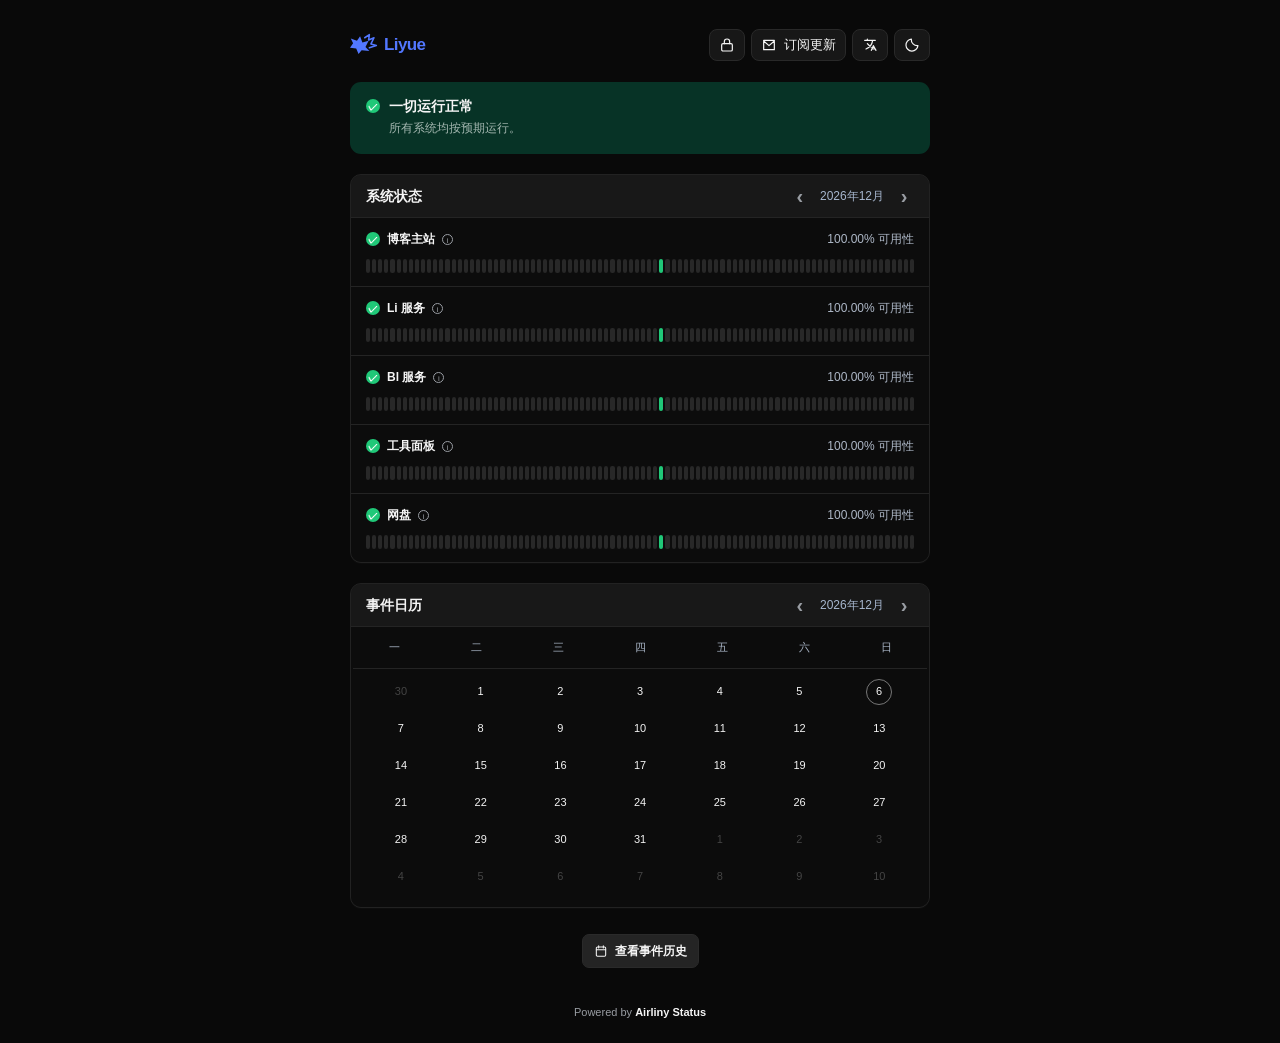
==== index.html @ 36cfb95e "init: status page with public and encrypted private monitors" ====
<!doctype html>
<html lang="zh-CN" data-theme="dark"><head><meta charset="utf-8"><meta name="viewport" content="width=device-width,initial-scale=1"><meta name="theme-color" content="#090909" id="theme-color"><meta name="description" content="Liyue 服务状态"><title>Liyue Status</title><link rel="stylesheet" href="./assets/style.css?v=20261026-4"></head>
<body><main class="page"><header class="topbar"><a class="brand" href="./" aria-label="Liyue Status"><svg class="brand-logo" viewBox="0 0 40 30" aria-hidden="true"><path d="M4 12 1 6l8 3 4-6 3 8 8-2-4 8 5 5-10-1-4 5-3-7-8-1 4-6Z" fill="currentColor"/><path d="M19 5 25 1l-1 7 7-3-4 8 7 2-9 3" fill="none" stroke="currentColor" stroke-width="2" stroke-linecap="round" stroke-linejoin="round"/></svg><span>Liyue</span></a><div class="actions"><a class="icon-btn" href="./private.html" title="私有站点" aria-label="私有站点"><svg viewBox="0 0 24 24" aria-hidden="true"><rect x="4" y="10" width="16" height="11" rx="2"/><path d="M8 10V7a4 4 0 0 1 8 0v3"/></svg></a><button id="subscribe" type="button" title="订阅更新"><svg viewBox="0 0 24 24" aria-hidden="true"><path d="M4 5h16v14H4zM4 6l8 7 8-7" /></svg><span data-i18n="subscribe">订阅更新</span></button><button id="lang" type="button" aria-label="切换语言" title="切换语言"><svg viewBox="0 0 24 24" aria-hidden="true"><circle cx="12" cy="12" r="9"/><path d="M3 12h18M12 3a15 15 0 0 1 0 18M12 3a15 15 0 0 0 0 18"/></svg></button><button id="theme" type="button" aria-label="切换主题" title="切换主题"><svg id="theme-icon" viewBox="0 0 24 24" aria-hidden="true"><path d="M20.9 13A9 9 0 0 1 11 3.1 9 9 0 1 0 20.9 13Z"/></svg></button></div></header>
<div id="subscribe-modal" class="modal" hidden><div class="modal-backdrop" data-close-subscribe></div><section class="modal-card" role="dialog" aria-modal="true" aria-labelledby="subscribe-heading"><button id="subscribe-close" class="modal-close" type="button" aria-label="Close">×</button><h2 id="subscribe-heading">订阅状态更新</h2><p id="subscribe-description">网站发生故障或恢复时，通过邮件通知你。</p><form id="subscribe-form"><label for="subscribe-email" id="subscribe-email-label">邮箱地址</label><input id="subscribe-email" type="email" autocomplete="email" required maxlength="254" placeholder="you@example.com"><button id="subscribe-submit" class="subscribe-submit" type="submit">发送验证邮件</button><p class="modal-note" id="subscribe-note">我们会先发送验证邮件。确认后才会订阅，你可以随时退订。</p><p id="subscribe-result" class="subscribe-result" role="status" aria-live="polite"></p></form></section></div>
<section id="banner" class="banner"><div id="banner-icon" class="banner-icon">✓</div><div><h1 id="overall">正在读取状态…</h1><p id="summary">读取最近一次真实监控结果</p></div></section>
<section class="panel system-panel"><div class="panel-heading"><h2 data-i18n="systems">系统状态</h2><div class="month-nav"><button id="uptime-prev" aria-label="上个月">‹</button><span id="uptime-month"></span><button id="uptime-next" aria-label="下个月">›</button></div></div><div id="monitors" class="monitor-list"></div></section>
<section class="panel calendar-panel"><div class="panel-heading"><h2 data-i18n="calendar">事件日历</h2><div class="month-nav"><button id="calendar-prev" aria-label="上个月">‹</button><span id="calendar-month"></span><button id="calendar-next" aria-label="下个月">›</button></div></div><div class="calendar-wrap"><div class="weekdays" id="weekdays"></div><div id="calendar" class="calendar"></div></div><div id="day-detail" class="day-detail" hidden></div></section>
<div class="history-link-wrap"><button id="history-link" class="history-link"><svg viewBox="0 0 24 24" aria-hidden="true"><rect x="4" y="5" width="16" height="16" rx="2"/><path d="M8 3v4m8-4v4M4 10h16"/></svg><span data-i18n="historyButton">查看事件历史</span></button></div>
<section id="event-history" class="panel event-history" hidden><div class="panel-heading"><h2 data-i18n="incidents">历史事件</h2></div><div id="events"></div></section><footer>Powered by <a href="https://github.com/Airliny/airliny-status" target="_blank" rel="noreferrer">Airliny Status</a></footer></main><script src="./assets/app.js?v=20261026-3" defer></script></body></html>
---- assets/style.css ----
:root{color-scheme:dark;--bg:#090909;--panel:#181818;--panel-inner:#0c0c0c;--ink:#f5f5f5;--muted:#999da3;--line:#242424;--green:#20c878;--green-bg:#073326;--yellow:#f3c400;--orange:#ff8500;--red:#ff3939;--graybar:#282828;--button:#171717}html[data-theme="light"]{color-scheme:light;--bg:#f7f7f8;--panel:#fff;--panel-inner:#fff;--ink:#202124;--muted:#73777e;--line:#e7e7e9;--green:#139e61;--green-bg:#e4f7ed;--yellow:#d9ad00;--orange:#e87900;--red:#df3434;--graybar:#e1e1e3;--button:#f4f4f5}*{box-sizing:border-box}html,body{margin:0;min-height:100%;background:var(--bg);color:var(--ink)}body{font-family:Inter,-apple-system,BlinkMacSystemFont,"Segoe UI",Roboto,"Noto Sans SC",Arial,sans-serif;font-size:13px;line-height:1.5;transition:background .15s,color .15s}.page{width:min(580px,calc(100% - 28px));margin:26px auto 20px}.topbar{display:flex;align-items:center;justify-content:space-between;height:38px;margin-bottom:18px}.brand{display:flex;align-items:center;gap:3px;color:#5277ff;text-decoration:none;font-size:17px;font-weight:750;letter-spacing:-.6px}.brand-logo{width:31px;height:27px;fill:currentColor}.actions{display:flex;gap:6px}.actions button,.month-nav button{height:32px;min-width:32px;display:flex;align-items:center;justify-content:center;gap:7px;border:1px solid #292929;background:var(--button);color:var(--ink);border-radius:8px;padding:0 9px;cursor:pointer;font:inherit;font-weight:550}.actions button:hover,.month-nav button:hover,.history-link:hover{filter:brightness(1.2);border-color:#4b4b4b}.actions svg,.history-link svg{width:16px;height:16px;fill:none;stroke:currentColor;stroke-width:1.8;stroke-linecap:round;stroke-linejoin:round}.banner{display:flex;align-items:flex-start;gap:9px;background:var(--green-bg);border-radius:11px;padding:14px 16px;margin-bottom:20px;min-height:72px}.banner-icon{flex:none;display:grid;place-items:center;width:14px;height:14px;border-radius:50%;background:var(--green);color:#fff;font-size:10px;font-weight:800;margin-top:3px}.banner h1{font-size:14px;font-weight:700;margin:0 0 2px}.banner p{color:#a5b8b1;margin:0;font-size:12px}.banner.down{background:#351719}.banner.down .banner-icon{background:var(--red)}.banner.unknown{background:var(--panel)}.banner.unknown .banner-icon{background:#777}.panel{border:1px solid #222;border-radius:11px;overflow:hidden;background:var(--panel);margin-bottom:20px;box-shadow:0 1px 0 rgba(255,255,255,.015)}html[data-theme="light"] .panel{border-color:var(--line)}.panel-heading{height:43px;display:flex;align-items:center;justify-content:space-between;padding:0 15px;background:var(--panel);border-bottom:1px solid var(--line)}.panel-heading h2{font-size:14px;font-weight:700;margin:0}.month-nav{display:flex;align-items:center;gap:10px;color:#a6b6ce;font-size:12px}.month-nav button{height:26px;min-width:20px;padding:0;border:0;background:transparent;color:var(--muted);font-size:20px;line-height:1}.monitor-list{background:var(--panel-inner)}.monitor{padding:12px 15px 13px;border-bottom:1px solid var(--line)}.monitor:last-child{border-bottom:0}.monitor-head{display:flex;align-items:center;gap:7px;min-width:0}.status-check{display:grid;place-items:center;flex:none;width:14px;height:14px;border-radius:50%;background:var(--green);color:#fff;font-size:10px;font-weight:800}.status-check.down{background:var(--red)}.monitor-name{font-size:12px;font-weight:650;min-width:0;overflow-wrap:anywhere}.info{display:inline-grid;place-items:center;border:1px solid var(--muted);color:var(--muted);border-radius:50%;width:11px;height:11px;font-size:8px;flex:none}.uptime{margin-left:auto;white-space:nowrap;color:#aeb8c7;font-size:12px}.bars{display:grid;grid-template-columns:repeat(90,minmax(0,1fr));gap:2px;margin-top:11px}.bar{height:14px;border-radius:2px;background:var(--graybar);min-width:0}.bar.up{background:var(--green)}.bar.partial{background:var(--yellow)}.bar.down{background:var(--red)}.bar.mixed{background:var(--orange)}.bar.future{opacity:.38}.calendar-wrap{padding:0 2px 4px;background:var(--panel-inner)}.weekdays,.calendar{display:grid;grid-template-columns:repeat(7,minmax(0,1fr));text-align:center}.weekdays{height:42px;align-items:center;border-bottom:1px solid var(--line);color:#a9b5c6;font-size:11px}.calendar{padding:4px 8px 8px;grid-auto-rows:37px;align-items:center}.cal-day{justify-self:center;display:grid;place-items:center;width:26px;height:26px;border-radius:50%;border:1px solid transparent;background:transparent;color:var(--ink);font:inherit;font-size:11px;cursor:pointer}.cal-day:hover{background:var(--button);border-color:var(--muted)}.cal-day.other{color:#444}.cal-day.event-yellow{border-color:var(--yellow);border-width:2px}.cal-day.event-orange{border-color:var(--orange);border-width:2px}.cal-day.event-red{border-color:var(--red);border-width:2px}.cal-day.today{border-color:#777}.cal-day.selected{background:var(--green-bg);border-color:var(--green);color:var(--ink)}.day-detail{padding:11px 15px;border-top:1px solid var(--line);color:var(--muted);font-size:12px}.history-link-wrap{display:flex;justify-content:center;margin:26px 0 35px}.history-link{display:flex;align-items:center;gap:7px;border:1px solid #2a2a2a;background:#242424;color:#f4f4f4;border-radius:7px;padding:7px 11px;font:inherit;font-size:12px;font-weight:600;cursor:pointer}.history-link svg{width:14px;height:14px}.event-history{margin-top:-12px}.event{padding:13px 15px;border-bottom:1px solid var(--line)}.event:last-child{border-bottom:0}.event-title{font-weight:650;margin-bottom:3px}.event-meta{font-size:11px;color:var(--muted)}.empty{padding:20px;text-align:center;color:var(--muted)}footer{text-align:center;color:var(--muted);font-size:11px;margin:36px 0 22px}footer a{color:var(--ink);text-decoration:none;font-weight:650}footer a:hover{text-decoration:underline}@media(max-width:520px){.page{width:calc(100% - 20px);margin-top:14px}.brand{font-size:16px}.banner{margin-bottom:15px}.panel{margin-bottom:15px}.panel-heading{padding:0 11px}.monitor{padding:11px}.monitor-name{font-size:11px}.uptime{font-size:10px}.bars{gap:1.5px}.bar{height:12px}.calendar{grid-auto-rows:34px;padding-inline:3px}.month-nav{gap:4px;font-size:11px}.actions button{min-width:30px;padding:0 7px}.actions button:first-child{padding:0 8px}}@media(prefers-reduced-motion:reduce){*{transition:none!important}}
.modal[hidden]{display:none}.modal{position:fixed;inset:0;z-index:1000;display:grid;place-items:center;padding:18px}.modal-backdrop{position:absolute;inset:0;background:rgba(0,0,0,.68);backdrop-filter:blur(3px)}.modal-card{position:relative;width:min(420px,100%);padding:25px;background:var(--panel);color:var(--ink);border:1px solid var(--line);border-radius:14px;box-shadow:0 20px 80px #0008}.modal-card h2{margin:0 30px 7px 0;font-size:18px}.modal-card>p{color:var(--muted);font-size:13px;margin:0 0 20px}.modal-close{position:absolute;right:13px;top:11px;width:30px;height:30px;border:0;border-radius:7px;background:var(--button);color:var(--ink);font-size:23px;cursor:pointer}.modal-card label{display:block;margin-bottom:7px;font-size:12px;font-weight:650}.modal-card input{display:block;width:100%;height:42px;border:1px solid var(--line);border-radius:8px;padding:0 12px;background:var(--panel-inner);color:var(--ink);font:inherit;outline:none}.modal-card input:focus{border-color:#5277ff}.subscribe-submit{width:100%;height:40px;margin-top:12px;border:0;border-radius:8px;background:#4169f5;color:white;font:inherit;font-weight:650;cursor:pointer}.subscribe-submit:disabled{opacity:.6;cursor:wait}.modal-note{font-size:11px!important;color:var(--muted);margin:12px 0 0!important}.subscribe-result{font-size:12px;color:var(--ink);margin:12px 0 0;overflow-wrap:anywhere}html[data-theme="light"] .modal-backdrop{background:rgba(15,15,20,.38)}
.actions a.icon-btn{height:32px;min-width:32px;display:flex;align-items:center;justify-content:center;border:1px solid #292929;background:var(--button);color:var(--ink);border-radius:8px;padding:0 9px;text-decoration:none}.actions a.icon-btn:hover{filter:brightness(1.2);border-color:#4b4b4b}.actions a.icon-btn svg{width:16px;height:16px;fill:none;stroke:currentColor;stroke-width:1.8;stroke-linecap:round;stroke-linejoin:round}.lock-body{padding:26px 20px 28px;text-align:center}.lock-icon{display:grid;place-items:center;width:46px;height:46px;margin:0 auto;border-radius:14px;background:var(--panel-inner);border:1px solid var(--line)}.lock-icon svg{width:22px;height:22px;fill:none;stroke:var(--ink);stroke-width:1.8;stroke-linecap:round;stroke-linejoin:round}.lock-body h1{font-size:16px;font-weight:750;margin:14px 0 6px}.lock-body p{color:var(--muted);font-size:12px;margin:0 0 18px}#unlock-form{display:flex;gap:8px;max-width:330px;margin:0 auto}#unlock-form input{flex:1;min-width:0;height:40px;border:1px solid var(--line);border-radius:9px;padding:0 12px;background:var(--panel-inner);color:var(--ink);font:inherit;outline:none}#unlock-form input:focus{border-color:#5277ff}#unlock-form button{height:40px;padding:0 16px;border:0;border-radius:9px;background:#4169f5;color:#fff;font:inherit;font-weight:650;cursor:pointer}#unlock-form button:disabled{opacity:.6;cursor:wait}.lock-msg{min-height:16px;margin:14px 0 0!important;font-size:12px;color:var(--muted)}.lock-msg.error{color:var(--red)}.lock-btn{height:26px;padding:0 10px;border:1px solid var(--line);border-radius:7px;background:var(--button);color:var(--muted);font:inherit;font-size:11px;cursor:pointer}.lock-btn:hover{color:var(--ink);border-color:#4b4b4b}.private-row{padding:12px 15px;border-bottom:1px solid var(--line);background:var(--panel-inner)}.private-row:last-child{border-bottom:0}.private-meta{display:flex;flex-wrap:wrap;gap:4px 12px;margin-top:7px;color:var(--muted);font-size:11px}.private-url{color:var(--muted);text-decoration:none;overflow-wrap:anywhere}.private-url:hover{color:var(--ink);text-decoration:underline}.private-error{color:var(--red);overflow-wrap:anywhere}
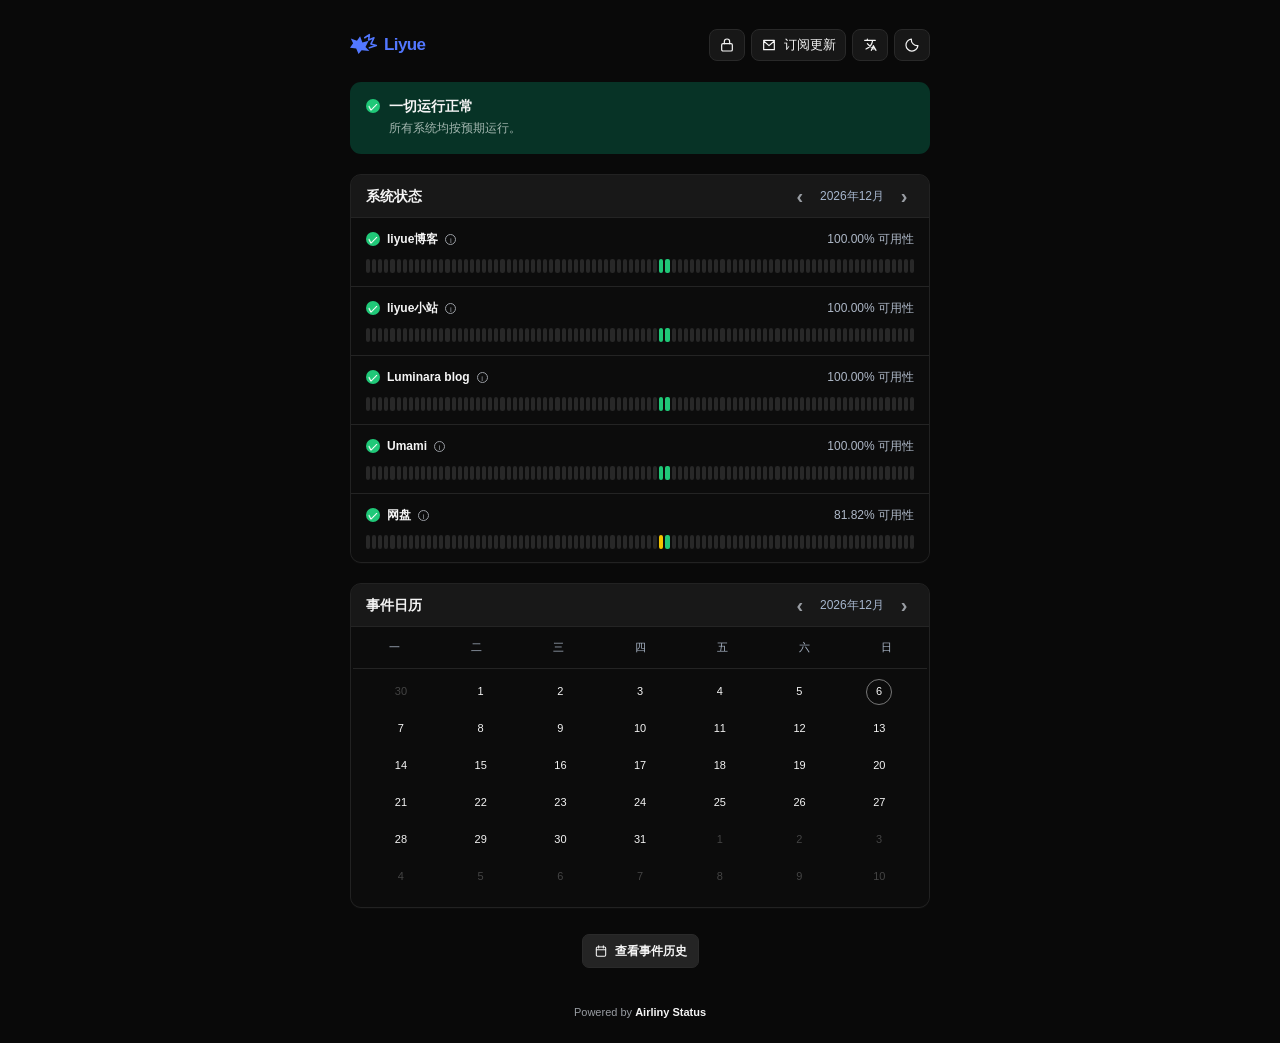
==== commit 2205e22a: "feat: enable email subscriptions via Resend" ====
--- a/index.html
+++ b/index.html
@@ -1,9 +1,9 @@
 <!doctype html>
 <html lang="zh-CN" data-theme="dark"><head><meta charset="utf-8"><meta name="viewport" content="width=device-width,initial-scale=1"><meta name="theme-color" content="#090909" id="theme-color"><meta name="description" content="Liyue 服务状态"><title>Liyue Status</title><link rel="stylesheet" href="./assets/style.css?v=20261026-4"></head>
 <body><main class="page"><header class="topbar"><a class="brand" href="./" aria-label="Liyue Status"><svg class="brand-logo" viewBox="0 0 40 30" aria-hidden="true"><path d="M4 12 1 6l8 3 4-6 3 8 8-2-4 8 5 5-10-1-4 5-3-7-8-1 4-6Z" fill="currentColor"/><path d="M19 5 25 1l-1 7 7-3-4 8 7 2-9 3" fill="none" stroke="currentColor" stroke-width="2" stroke-linecap="round" stroke-linejoin="round"/></svg><span>Liyue</span></a><div class="actions"><a class="icon-btn" href="./private.html" title="私有站点" aria-label="私有站点"><svg viewBox="0 0 24 24" aria-hidden="true"><rect x="4" y="10" width="16" height="11" rx="2"/><path d="M8 10V7a4 4 0 0 1 8 0v3"/></svg></a><button id="subscribe" type="button" title="订阅更新"><svg viewBox="0 0 24 24" aria-hidden="true"><path d="M4 5h16v14H4zM4 6l8 7 8-7" /></svg><span data-i18n="subscribe">订阅更新</span></button><button id="lang" type="button" aria-label="切换语言" title="切换语言"><svg viewBox="0 0 24 24" aria-hidden="true"><circle cx="12" cy="12" r="9"/><path d="M3 12h18M12 3a15 15 0 0 1 0 18M12 3a15 15 0 0 0 0 18"/></svg></button><button id="theme" type="button" aria-label="切换主题" title="切换主题"><svg id="theme-icon" viewBox="0 0 24 24" aria-hidden="true"><path d="M20.9 13A9 9 0 0 1 11 3.1 9 9 0 1 0 20.9 13Z"/></svg></button></div></header>
-<div id="subscribe-modal" class="modal" hidden><div class="modal-backdrop" data-close-subscribe></div><section class="modal-card" role="dialog" aria-modal="true" aria-labelledby="subscribe-heading"><button id="subscribe-close" class="modal-close" type="button" aria-label="Close">×</button><h2 id="subscribe-heading">订阅状态更新</h2><p id="subscribe-description">网站发生故障或恢复时，通过邮件通知你。</p><form id="subscribe-form"><label for="subscribe-email" id="subscribe-email-label">邮箱地址</label><input id="subscribe-email" type="email" autocomplete="email" required maxlength="254" placeholder="you@example.com"><button id="subscribe-submit" class="subscribe-submit" type="submit">发送验证邮件</button><p class="modal-note" id="subscribe-note">我们会先发送验证邮件。确认后才会订阅，你可以随时退订。</p><p id="subscribe-result" class="subscribe-result" role="status" aria-live="polite"></p></form></section></div>
+<div id="subscribe-modal" class="modal" hidden><div class="modal-backdrop" data-close-subscribe></div><section class="modal-card" role="dialog" aria-modal="true" aria-labelledby="subscribe-heading"><button id="subscribe-close" class="modal-close" type="button" aria-label="Close">×</button><h2 id="subscribe-heading" data-i18n="subscribeTitle">订阅状态更新</h2><p id="subscribe-description" data-i18n="subscribeBody">网站发生故障或恢复时，通过邮件通知你。</p><form id="subscribe-form"><label for="subscribe-email" id="subscribe-email-label" data-i18n="subscribeEmail">邮箱地址</label><input id="subscribe-email" type="email" autocomplete="email" required maxlength="254" placeholder="you@example.com"><button id="subscribe-submit" class="subscribe-submit" type="submit" data-i18n="subscribeSubmit">发送验证邮件</button><p class="modal-note" id="subscribe-note" data-i18n="subscribeNote">我们会先发送验证邮件。确认后才会订阅，你可以随时退订。</p><p id="subscribe-result" class="subscribe-result" role="status" aria-live="polite"></p></form></section></div>
 <section id="banner" class="banner"><div id="banner-icon" class="banner-icon">✓</div><div><h1 id="overall">正在读取状态…</h1><p id="summary">读取最近一次真实监控结果</p></div></section>
 <section class="panel system-panel"><div class="panel-heading"><h2 data-i18n="systems">系统状态</h2><div class="month-nav"><button id="uptime-prev" aria-label="上个月">‹</button><span id="uptime-month"></span><button id="uptime-next" aria-label="下个月">›</button></div></div><div id="monitors" class="monitor-list"></div></section>
 <section class="panel calendar-panel"><div class="panel-heading"><h2 data-i18n="calendar">事件日历</h2><div class="month-nav"><button id="calendar-prev" aria-label="上个月">‹</button><span id="calendar-month"></span><button id="calendar-next" aria-label="下个月">›</button></div></div><div class="calendar-wrap"><div class="weekdays" id="weekdays"></div><div id="calendar" class="calendar"></div></div><div id="day-detail" class="day-detail" hidden></div></section>
 <div class="history-link-wrap"><button id="history-link" class="history-link"><svg viewBox="0 0 24 24" aria-hidden="true"><rect x="4" y="5" width="16" height="16" rx="2"/><path d="M8 3v4m8-4v4M4 10h16"/></svg><span data-i18n="historyButton">查看事件历史</span></button></div>
-<section id="event-history" class="panel event-history" hidden><div class="panel-heading"><h2 data-i18n="incidents">历史事件</h2></div><div id="events"></div></section><footer>Powered by <a href="https://github.com/Airliny/airliny-status" target="_blank" rel="noreferrer">Airliny Status</a></footer></main><script src="./assets/app.js?v=20261026-3" defer></script></body></html>+<section id="event-history" class="panel event-history" hidden><div class="panel-heading"><h2 data-i18n="incidents">历史事件</h2></div><div id="events"></div></section><footer>Powered by <a href="https://github.com/Airliny/airliny-status" target="_blank" rel="noreferrer">Airliny Status</a></footer></main><script src="./assets/app.js?v=20261027-095948" defer></script></body></html>
